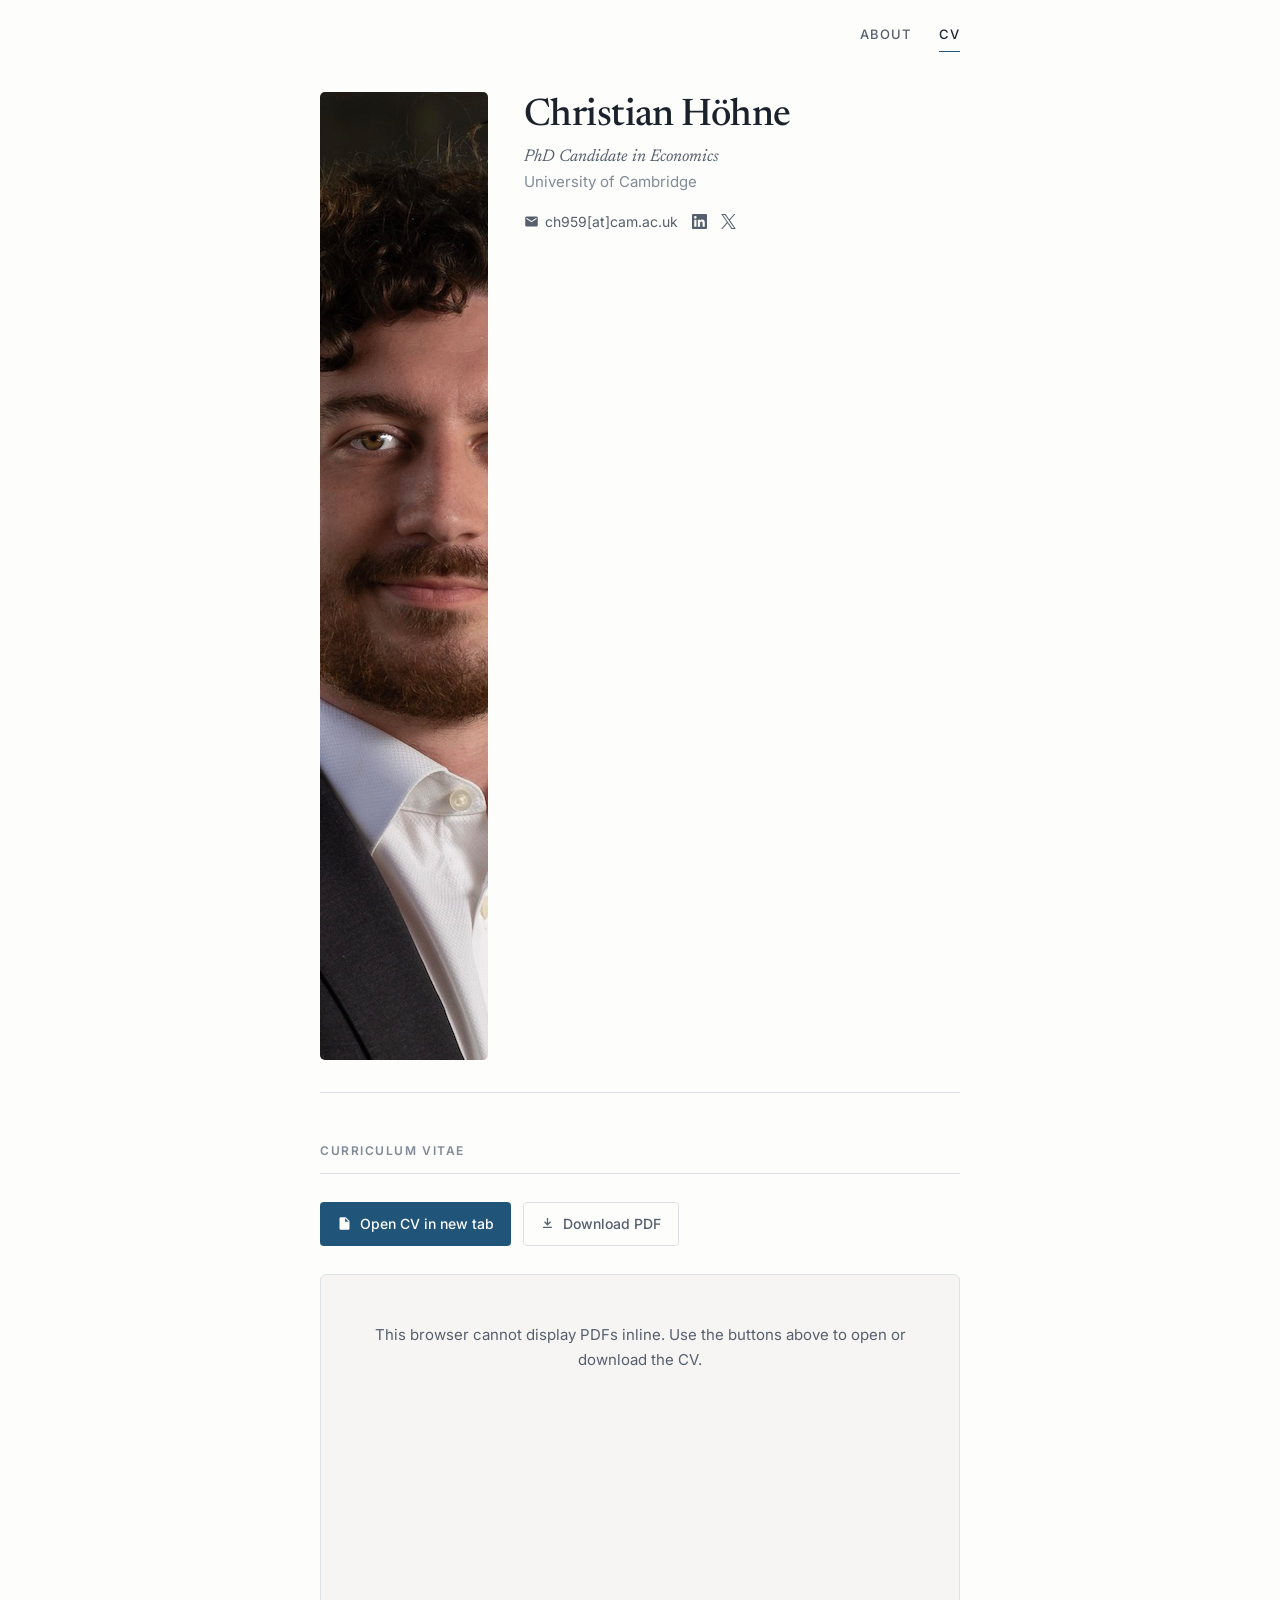
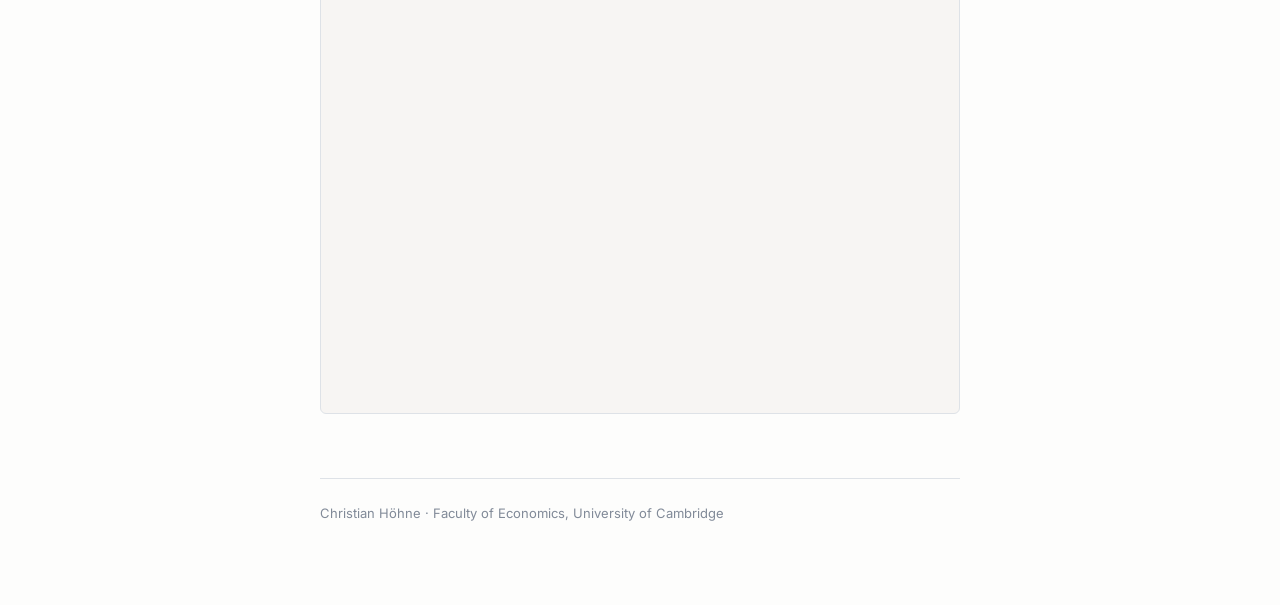
==== cv.html @ 7a85a62c "Redesign: light academic layout, new stylesheet Replace the vCard portfolio template with a styleshe" ====
<!DOCTYPE html>
<html lang="en">

<head>
    <meta charset="UTF-8">
    <meta name="viewport" content="width=device-width, initial-scale=1.0">

    <title>CV — Christian Höhne</title>
    <meta name="description" content="Curriculum vitae of Christian Höhne, PhD candidate in Economics at the University of Cambridge.">
    <meta name="author" content="Christian Höhne">
    <link rel="canonical" href="https://chrishoehne.github.io/cv.html">

    <meta property="og:type" content="profile">
    <meta property="og:site_name" content="Christian Höhne">
    <meta property="og:title" content="CV — Christian Höhne">
    <meta property="og:description" content="Curriculum vitae of Christian Höhne, PhD candidate in Economics at the University of Cambridge.">
    <meta property="og:url" content="https://chrishoehne.github.io/cv.html">
    <meta property="og:image" content="https://chrishoehne.github.io/assets/images/portrait.jpg">
    <meta name="twitter:card" content="summary">
    <meta name="twitter:creator" content="@HoehneChristian">

    <link rel="shortcut icon" href="./assets/images/initials.ico" type="image/x-icon">

    <link rel="preconnect" href="https://fonts.googleapis.com">
    <link rel="preconnect" href="https://fonts.gstatic.com" crossorigin>
    <link href="https://fonts.googleapis.com/css2?family=Newsreader:ital,opsz,wght@0,6..72,400;0,6..72,500;1,6..72,400&family=Inter:wght@400;500;600&display=swap" rel="stylesheet">

    <link rel="stylesheet" href="./assets/css/site.css">
</head>

<body>
    <a class="skip-link" href="#main">Skip to content</a>

    <div class="page">

        <nav class="topnav" aria-label="Primary">
            <a href="index.html">About</a>
            <a href="cv.html" aria-current="page">CV</a>
        </nav>

        <header class="masthead">
            <img class="portrait" src="./assets/images/portrait.jpg" alt="Christian Höhne" width="1000" height="968">

            <div class="identity">
                <h1>Christian Höhne</h1>
                <p class="role">PhD Candidate in Economics</p>
                <p class="affiliation">University of Cambridge</p>

                <div class="contact">
                    <a href="mailto:ch959@cam.ac.uk">
                        <svg viewBox="0 0 24 24" aria-hidden="true"><path d="M20 4H4a2 2 0 0 0-2 2v12a2 2 0 0 0 2 2h16a2 2 0 0 0 2-2V6a2 2 0 0 0-2-2zm0 4-8 5-8-5V6l8 5 8-5v2z"/></svg>
                        <span>ch959[at]cam.ac.uk</span>
                    </a>
                    <a class="icon-only" href="https://www.linkedin.com/in/christian-h%C3%B6hne-8a4b85130/" aria-label="LinkedIn" rel="me noopener" target="_blank">
                        <svg viewBox="0 0 24 24" aria-hidden="true"><path d="M20.45 20.45h-3.56v-5.57c0-1.33-.03-3.04-1.85-3.04-1.85 0-2.14 1.45-2.14 2.94v5.67H9.35V9h3.41v1.56h.05c.48-.9 1.63-1.85 3.36-1.85 3.6 0 4.27 2.37 4.27 5.45v6.29zM5.34 7.43a2.06 2.06 0 1 1 0-4.13 2.06 2.06 0 0 1 0 4.13zM7.12 20.45H3.55V9h3.57v11.45zM22.22 0H1.77C.79 0 0 .77 0 1.72v20.56C0 23.23.79 24 1.77 24h20.45c.98 0 1.78-.77 1.78-1.72V1.72C24 .77 23.2 0 22.22 0z"/></svg>
                    </a>
                    <a class="icon-only" href="https://x.com/HoehneChristian" aria-label="X" rel="me noopener" target="_blank">
                        <svg viewBox="0 0 1200 1227" aria-hidden="true"><path d="M714.163 519.284 1160.89 0h-105.86L667.137 450.887 357.328 0H0l468.492 681.821L0 1226.37h105.866l409.625-476.152 327.181 476.152H1200L714.137 519.284h.026ZM569.165 687.828l-47.468-67.894L144.011 79.694h162.604l304.797 435.991 47.468 67.894 396.2 566.721H892.476L569.165 687.854v-.026Z"/></svg>
                    </a>
                </div>
            </div>
        </header>

        <main id="main">

            <h2 class="section-label">Curriculum Vitae</h2>

            <div class="cv-actions">
                <a class="btn" href="./assets/cv/Christian_Hoehne_CV.pdf" target="_blank" rel="noopener">
                    <svg viewBox="0 0 24 24" aria-hidden="true"><path d="M14 2H6a2 2 0 0 0-2 2v16a2 2 0 0 0 2 2h12a2 2 0 0 0 2-2V8l-6-6zm-1 7V3.5L18.5 9H13z"/></svg>
                    <span>Open CV in new tab</span>
                </a>
                <a class="btn btn-secondary" href="./assets/cv/Christian_Hoehne_CV.pdf" download>
                    <svg viewBox="0 0 24 24" aria-hidden="true"><path d="M12 15.5 6.5 10 8 8.5l3 3V3h2v8.5l3-3L17.5 10 12 15.5zM5 19v-2h14v2H5z"/></svg>
                    <span>Download PDF</span>
                </a>
            </div>

            <!-- Inline viewer: desktop only. Hidden below 820px, where mobile
                 browsers render an empty box instead of the document. -->
            <div class="pdf-frame">
                <object data="./assets/cv/Christian_Hoehne_CV.pdf" type="application/pdf" aria-label="Curriculum vitae">
                    <div class="pdf-fallback">
                        <p>This browser cannot display PDFs inline. Use the buttons above to open or download the CV.</p>
                    </div>
                </object>
            </div>

            <!-- Shown instead of the viewer on phones and small tablets. -->
            <div class="pdf-note">
                <p>The CV is a PDF and opens best in your device's document viewer.</p>
                <a class="btn" href="./assets/cv/Christian_Hoehne_CV.pdf" target="_blank" rel="noopener">
                    <svg viewBox="0 0 24 24" aria-hidden="true"><path d="M14 2H6a2 2 0 0 0-2 2v16a2 2 0 0 0 2 2h12a2 2 0 0 0 2-2V8l-6-6zm-1 7V3.5L18.5 9H13z"/></svg>
                    <span>Open CV</span>
                </a>
            </div>

        </main>

        <footer class="site-footer">
            <p>Christian Höhne &middot; Faculty of Economics, University of Cambridge</p>
        </footer>

    </div>
</body>

</html>
---- assets/css/site.css ----
/*-----------------------------------*\
  Christian Höhne — personal site
  Light academic stylesheet
\*-----------------------------------*/

:root {
  /* surfaces */
  --paper:      hsl(40, 33%, 99%);
  --paper-sunk: hsl(40, 20%, 96%);
  --rule:       hsl(215, 16%, 89%);
  --rule-soft:  hsl(215, 16%, 93%);

  /* ink */
  --ink:        hsl(215, 22%, 14%);
  --ink-2:      hsl(215, 12%, 38%);
  --ink-3:      hsl(215, 10%, 55%);

  /* accent */
  --accent:     hsl(205, 58%, 30%);
  --accent-lit: hsl(205, 58%, 24%);
  --accent-wash:hsl(205, 58%, 30%, 0.07);

  /* type */
  --serif: 'Newsreader', Georgia, 'Times New Roman', serif;
  --sans:  'Inter', -apple-system, BlinkMacSystemFont, 'Segoe UI', sans-serif;

  /* metrics */
  --measure: 68ch;
  --gutter: clamp(1.25rem, 5vw, 3rem);
}

/*--- reset ---*/
*, *::before, *::after { box-sizing: border-box; margin: 0; padding: 0; }

html {
  font-family: var(--sans);
  -webkit-text-size-adjust: 100%;
  scroll-behavior: smooth;
}

body {
  background: var(--paper);
  color: var(--ink);
  font-size: 17px;
  line-height: 1.65;
  -webkit-font-smoothing: antialiased;
  text-rendering: optimizeLegibility;
}

img { max-width: 100%; display: block; }
ul, ol { list-style: none; }

a {
  color: var(--accent);
  text-decoration-thickness: 1px;
  text-underline-offset: 2px;
}
a:hover { color: var(--accent-lit); }

:focus-visible {
  outline: 2px solid var(--accent);
  outline-offset: 3px;
  border-radius: 2px;
}

::selection { background: var(--accent-wash); }

.skip-link {
  position: absolute;
  left: -9999px;
  top: 0;
  background: var(--ink);
  color: var(--paper);
  padding: 0.6rem 1rem;
  z-index: 10;
}
.skip-link:focus { left: 0; }

/*--- shell ---*/
.page {
  max-width: 46rem;
  margin-inline: auto;
  padding: 0 var(--gutter) 5rem;
}

/*--- top navigation ---*/
.topnav {
  display: flex;
  justify-content: flex-end;
  gap: 1.75rem;
  padding: 1.5rem 0 0;
}

.topnav a {
  font-family: var(--sans);
  font-size: 0.8125rem;
  font-weight: 500;
  letter-spacing: 0.08em;
  text-transform: uppercase;
  color: var(--ink-2);
  text-decoration: none;
  padding-bottom: 0.35rem;
  border-bottom: 1.5px solid transparent;
  transition: color 0.15s ease, border-color 0.15s ease;
}

.topnav a:hover { color: var(--ink); }

.topnav a[aria-current="page"] {
  color: var(--ink);
  border-bottom-color: var(--accent);
}

/*--- masthead ---*/
.masthead {
  display: flex;
  align-items: flex-start;
  gap: clamp(1.25rem, 4vw, 2.25rem);
  padding: 2.5rem 0 2rem;
  border-bottom: 1px solid var(--rule);
}

.portrait {
  width: clamp(116px, 22vw, 168px);
  aspect-ratio: 1 / 1;
  object-fit: cover;
  object-position: 50% 22%;
  border-radius: 5px;
  flex-shrink: 0;
  background: var(--paper-sunk);
}

.identity { padding-top: 0.25rem; }

.identity h1 {
  font-family: var(--serif);
  font-size: clamp(1.75rem, 5vw, 2.375rem);
  font-weight: 500;
  letter-spacing: -0.015em;
  line-height: 1.1;
  margin-bottom: 0.5rem;
}

.identity .role {
  font-family: var(--serif);
  font-size: 1.0625rem;
  font-style: italic;
  color: var(--ink-2);
  line-height: 1.4;
}

.identity .affiliation {
  font-size: 0.9375rem;
  color: var(--ink-3);
  margin-bottom: 1rem;
}

/*--- contact row ---*/
.contact {
  display: flex;
  flex-wrap: wrap;
  align-items: center;
  gap: 0.875rem;
}

.contact a {
  display: inline-flex;
  align-items: center;
  gap: 0.4rem;
  font-size: 0.875rem;
  color: var(--ink-2);
  text-decoration: none;
  transition: color 0.15s ease;
}

.contact a:hover { color: var(--accent); }

.contact svg {
  width: 15px;
  height: 15px;
  fill: currentColor;
  flex-shrink: 0;
}

.contact .icon-only { gap: 0; }

/*--- prose ---*/
.bio {
  padding: 2.25rem 0 0.5rem;
  max-width: var(--measure);
}

.bio p {
  font-family: var(--serif);
  font-size: 1.0625rem;
  line-height: 1.7;
  color: var(--ink);
  margin-bottom: 1.15rem;
}

.bio p:last-child { margin-bottom: 0; }

/*--- section labels ---*/
.section-label {
  font-family: var(--sans);
  font-size: 0.75rem;
  font-weight: 600;
  letter-spacing: 0.13em;
  text-transform: uppercase;
  color: var(--ink-3);
  padding-bottom: 0.75rem;
  margin-top: 3rem;
  border-bottom: 1px solid var(--rule);
}

/*--- papers ---*/
.paper-list { margin-top: 0.5rem; }

.paper {
  padding: 1.5rem 0;
  border-bottom: 1px solid var(--rule-soft);
}

.paper:last-child { border-bottom: none; }

.paper-title {
  font-family: var(--serif);
  font-size: 1.1875rem;
  font-weight: 500;
  line-height: 1.35;
  letter-spacing: -0.005em;
  margin-bottom: 0.3rem;
  max-width: var(--measure);
}

.paper-authors {
  font-size: 0.875rem;
  color: var(--ink-3);
}

/*--- abstract disclosure ---*/
.abstract-toggle {
  display: inline-flex;
  align-items: center;
  gap: 0.35rem;
  margin-top: 0.7rem;
  padding: 0.25rem 0.6rem 0.25rem 0.45rem;
  font-family: var(--sans);
  font-size: 0.75rem;
  font-weight: 500;
  letter-spacing: 0.05em;
  text-transform: uppercase;
  color: var(--accent);
  background: var(--accent-wash);
  border: none;
  border-radius: 3px;
  cursor: pointer;
  transition: background 0.15s ease;
}

.abstract-toggle:hover { background: hsl(205, 58%, 30%, 0.13); }

.abstract-toggle svg {
  width: 11px;
  height: 11px;
  fill: currentColor;
  transition: transform 0.2s ease;
}

.abstract-toggle[aria-expanded="true"] svg { transform: rotate(90deg); }

.abstract {
  max-width: var(--measure);
  margin-top: 0.9rem;
  padding-left: 1rem;
  border-left: 2px solid var(--rule);
  animation: unfold 0.25s ease-out;
}

.abstract p {
  font-family: var(--serif);
  font-size: 0.9688rem;
  line-height: 1.7;
  color: var(--ink-2);
}

@keyframes unfold {
  from { opacity: 0; transform: translateY(-4px); }
  to   { opacity: 1; transform: translateY(0); }
}

/*--- CV page ---*/
.cv-actions {
  display: flex;
  flex-wrap: wrap;
  gap: 0.75rem;
  margin-top: 1.75rem;
}

.btn {
  display: inline-flex;
  align-items: center;
  gap: 0.5rem;
  padding: 0.6rem 1.05rem;
  font-size: 0.875rem;
  font-weight: 500;
  color: var(--paper);
  background: var(--accent);
  border-radius: 4px;
  text-decoration: none;
  transition: background 0.15s ease;
}

.btn:hover { background: var(--accent-lit); color: var(--paper); }

.btn svg { width: 15px; height: 15px; fill: currentColor; }

.btn-secondary {
  color: var(--ink-2);
  background: transparent;
  border: 1px solid var(--rule);
}

.btn-secondary:hover {
  color: var(--ink);
  background: var(--paper-sunk);
}

/* desktop inline viewer */
.pdf-frame {
  margin-top: 1.75rem;
  border: 1px solid var(--rule);
  border-radius: 6px;
  overflow: hidden;
  background: var(--paper-sunk);
}

.pdf-frame object,
.pdf-frame iframe {
  display: block;
  width: 100%;
  height: 82vh;
  min-height: 620px;
  border: none;
}

.pdf-frame .pdf-fallback {
  padding: 3rem 1.5rem;
  text-align: center;
  color: var(--ink-2);
  font-size: 0.9375rem;
}

/* small-screen replacement: shown only where inline PDF cannot render */
.pdf-note {
  display: none;
  margin-top: 1.75rem;
  padding: 1.5rem;
  border: 1px solid var(--rule);
  border-radius: 6px;
  background: var(--paper-sunk);
  font-size: 0.9375rem;
  color: var(--ink-2);
}

.pdf-note p { margin-bottom: 1rem; }

@media (max-width: 820px) {
  .pdf-frame { display: none; }
  .pdf-note  { display: block; }
}

/*--- footer ---*/
.site-footer {
  margin-top: 4rem;
  padding-top: 1.5rem;
  border-top: 1px solid var(--rule);
  font-size: 0.8125rem;
  color: var(--ink-3);
}

/*--- narrow screens ---*/
@media (max-width: 560px) {
  body { font-size: 16px; }

  .masthead {
    flex-direction: column;
    align-items: flex-start;
    gap: 1.25rem;
    padding-top: 1.75rem;
  }

  .portrait { width: 132px; }
  .identity { padding-top: 0; }
  .topnav { gap: 1.25rem; }
}

@media (prefers-reduced-motion: reduce) {
  *, *::before, *::after {
    animation-duration: 0.01ms !important;
    transition-duration: 0.01ms !important;
    scroll-behavior: auto !important;
  }
}
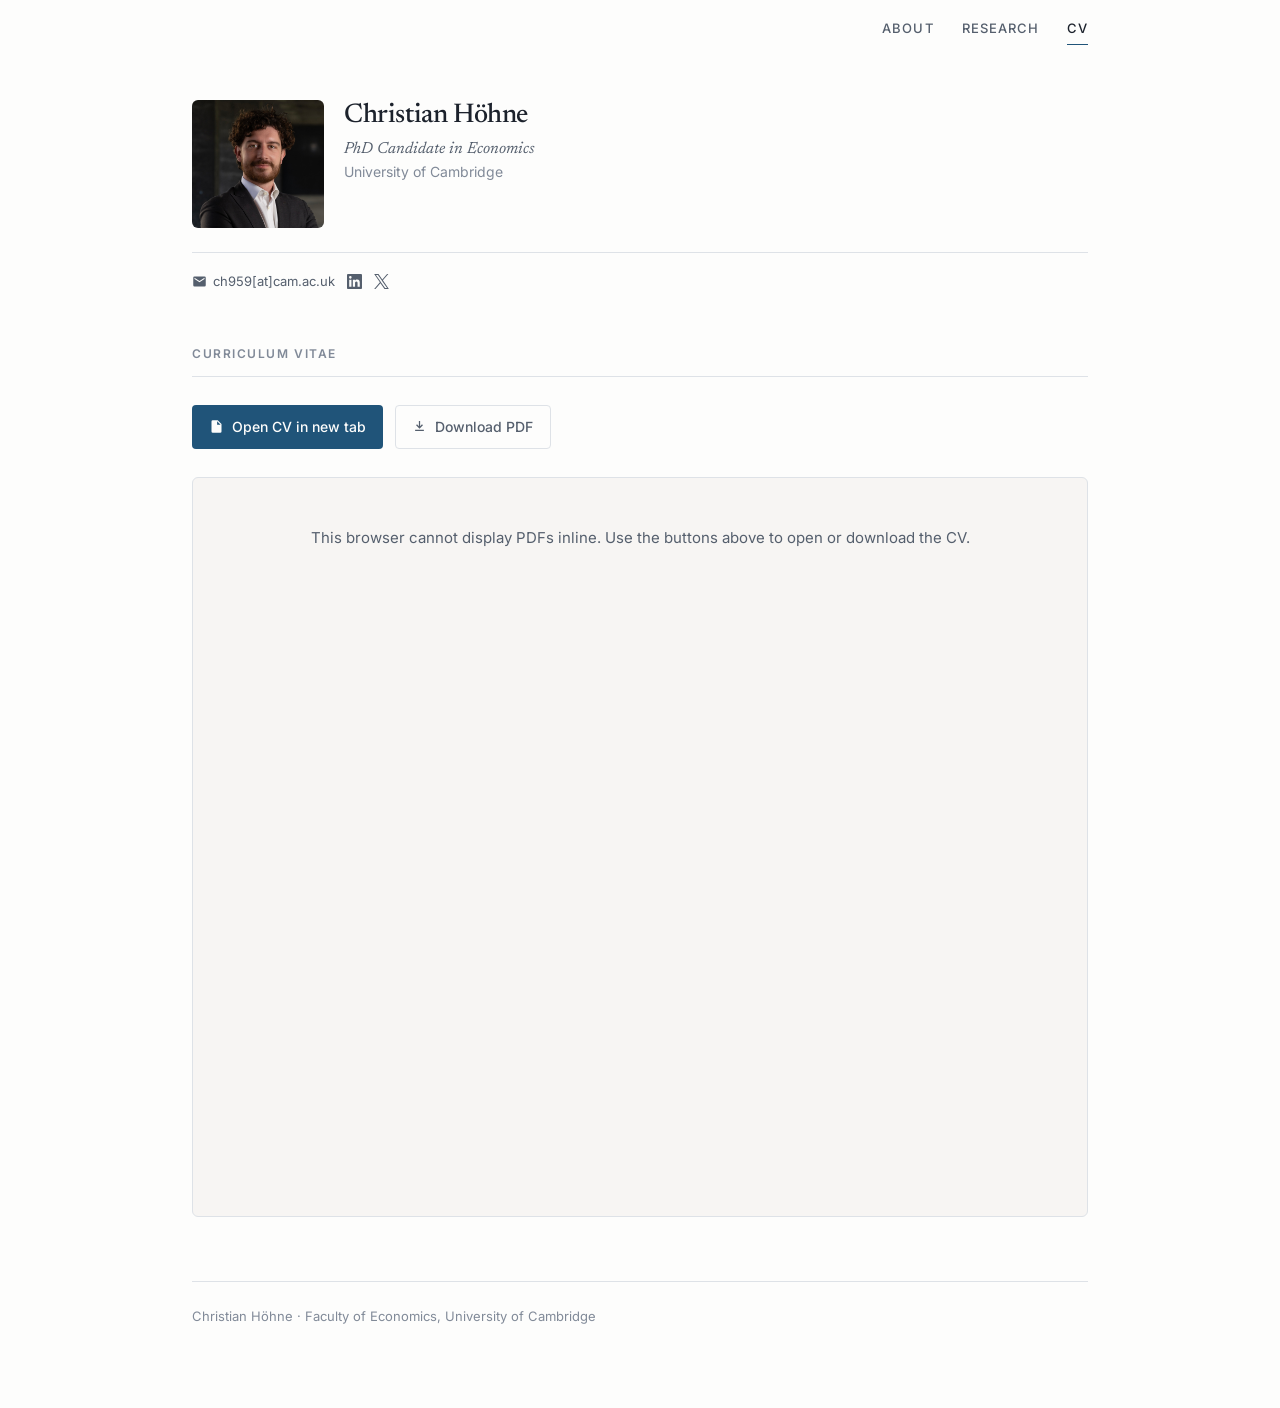
==== commit a5e378da: "Sticky two-column layout, pinned nav, Research anchor Restructure the About page around a sticky pro" ====
--- a/cv.html
+++ b/cv.html
@@ -35,31 +35,34 @@
 
         <nav class="topnav" aria-label="Primary">
             <a href="index.html">About</a>
+            <a href="index.html#research">Research</a>
             <a href="cv.html" aria-current="page">CV</a>
         </nav>
 
-        <header class="masthead">
+        <div class="layout is-single">
+
+        <aside class="profile">
             <img class="portrait" src="./assets/images/portrait.jpg" alt="Christian Höhne" width="1000" height="968">
 
-            <div class="identity">
+            <div class="identity-block">
                 <h1>Christian Höhne</h1>
                 <p class="role">PhD Candidate in Economics</p>
                 <p class="affiliation">University of Cambridge</p>
+            </div>
 
-                <div class="contact">
-                    <a href="mailto:ch959@cam.ac.uk">
-                        <svg viewBox="0 0 24 24" aria-hidden="true"><path d="M20 4H4a2 2 0 0 0-2 2v12a2 2 0 0 0 2 2h16a2 2 0 0 0 2-2V6a2 2 0 0 0-2-2zm0 4-8 5-8-5V6l8 5 8-5v2z"/></svg>
-                        <span>ch959[at]cam.ac.uk</span>
-                    </a>
-                    <a class="icon-only" href="https://www.linkedin.com/in/christian-h%C3%B6hne-8a4b85130/" aria-label="LinkedIn" rel="me noopener" target="_blank">
-                        <svg viewBox="0 0 24 24" aria-hidden="true"><path d="M20.45 20.45h-3.56v-5.57c0-1.33-.03-3.04-1.85-3.04-1.85 0-2.14 1.45-2.14 2.94v5.67H9.35V9h3.41v1.56h.05c.48-.9 1.63-1.85 3.36-1.85 3.6 0 4.27 2.37 4.27 5.45v6.29zM5.34 7.43a2.06 2.06 0 1 1 0-4.13 2.06 2.06 0 0 1 0 4.13zM7.12 20.45H3.55V9h3.57v11.45zM22.22 0H1.77C.79 0 0 .77 0 1.72v20.56C0 23.23.79 24 1.77 24h20.45c.98 0 1.78-.77 1.78-1.72V1.72C24 .77 23.2 0 22.22 0z"/></svg>
-                    </a>
-                    <a class="icon-only" href="https://x.com/HoehneChristian" aria-label="X" rel="me noopener" target="_blank">
-                        <svg viewBox="0 0 1200 1227" aria-hidden="true"><path d="M714.163 519.284 1160.89 0h-105.86L667.137 450.887 357.328 0H0l468.492 681.821L0 1226.37h105.866l409.625-476.152 327.181 476.152H1200L714.137 519.284h.026ZM569.165 687.828l-47.468-67.894L144.011 79.694h162.604l304.797 435.991 47.468 67.894 396.2 566.721H892.476L569.165 687.854v-.026Z"/></svg>
-                    </a>
-                </div>
+            <div class="contact">
+                <a href="mailto:ch959@cam.ac.uk">
+                    <svg viewBox="0 0 24 24" aria-hidden="true"><path d="M20 4H4a2 2 0 0 0-2 2v12a2 2 0 0 0 2 2h16a2 2 0 0 0 2-2V6a2 2 0 0 0-2-2zm0 4-8 5-8-5V6l8 5 8-5v2z"/></svg>
+                    <span>ch959[at]cam.ac.uk</span>
+                </a>
+                <a class="icon-only" href="https://www.linkedin.com/in/christian-h%C3%B6hne-8a4b85130/" aria-label="LinkedIn" rel="me noopener" target="_blank">
+                    <svg viewBox="0 0 24 24" aria-hidden="true"><path d="M20.45 20.45h-3.56v-5.57c0-1.33-.03-3.04-1.85-3.04-1.85 0-2.14 1.45-2.14 2.94v5.67H9.35V9h3.41v1.56h.05c.48-.9 1.63-1.85 3.36-1.85 3.6 0 4.27 2.37 4.27 5.45v6.29zM5.34 7.43a2.06 2.06 0 1 1 0-4.13 2.06 2.06 0 0 1 0 4.13zM7.12 20.45H3.55V9h3.57v11.45zM22.22 0H1.77C.79 0 0 .77 0 1.72v20.56C0 23.23.79 24 1.77 24h20.45c.98 0 1.78-.77 1.78-1.72V1.72C24 .77 23.2 0 22.22 0z"/></svg>
+                </a>
+                <a class="icon-only" href="https://x.com/HoehneChristian" aria-label="X" rel="me noopener" target="_blank">
+                    <svg viewBox="0 0 1200 1227" aria-hidden="true"><path d="M714.163 519.284 1160.89 0h-105.86L667.137 450.887 357.328 0H0l468.492 681.821L0 1226.37h105.866l409.625-476.152 327.181 476.152H1200L714.137 519.284h.026ZM569.165 687.828l-47.468-67.894L144.011 79.694h162.604l304.797 435.991 47.468 67.894 396.2 566.721H892.476L569.165 687.854v-.026Z"/></svg>
+                </a>
             </div>
-        </header>
+        </aside>
 
         <main id="main">
 
@@ -97,11 +100,15 @@
 
         </main>
 
+        </div>
+
         <footer class="site-footer">
             <p>Christian Höhne &middot; Faculty of Economics, University of Cambridge</p>
         </footer>
 
     </div>
+
+    <script src="./assets/js/site.js"></script>
 </body>
 
 </html>
--- a/assets/css/site.css
+++ b/assets/css/site.css
@@ -78,18 +78,28 @@
 
 /*--- shell ---*/
 .page {
-  max-width: 46rem;
+  max-width: 62rem;
   margin-inline: auto;
   padding: 0 var(--gutter) 5rem;
 }
 
-/*--- top navigation ---*/
+/*--- top navigation: pinned, so it is reachable at any scroll depth ---*/
 .topnav {
+  position: sticky;
+  top: 0;
+  z-index: 10;
   display: flex;
   justify-content: flex-end;
   gap: 1.75rem;
-  padding: 1.5rem 0 0;
-}
+  padding: 1.1rem 0 0.9rem;
+  background: hsl(40, 33%, 99%, 0.94);
+  backdrop-filter: saturate(180%) blur(10px);
+  -webkit-backdrop-filter: saturate(180%) blur(10px);
+  border-bottom: 1px solid transparent;
+  transition: border-color 0.2s ease;
+}
+
+.topnav.is-stuck { border-bottom-color: var(--rule); }
 
 .topnav a {
   font-family: var(--sans);
@@ -99,60 +109,65 @@
   text-transform: uppercase;
   color: var(--ink-2);
   text-decoration: none;
-  padding-bottom: 0.35rem;
+  padding-bottom: 0.3rem;
   border-bottom: 1.5px solid transparent;
   transition: color 0.15s ease, border-color 0.15s ease;
 }
 
 .topnav a:hover { color: var(--ink); }
 
-.topnav a[aria-current="page"] {
+.topnav a[aria-current="page"],
+.topnav a.is-active {
   color: var(--ink);
   border-bottom-color: var(--accent);
 }
 
-/*--- masthead ---*/
-.masthead {
-  display: flex;
-  align-items: flex-start;
-  gap: clamp(1.25rem, 4vw, 2.25rem);
-  padding: 2.5rem 0 2rem;
-  border-bottom: 1px solid var(--rule);
+/*--- two-column layout ---*/
+.layout {
+  display: grid;
+  grid-template-columns: 15rem 1fr;
+  gap: clamp(2rem, 5vw, 3.5rem);
+  align-items: start;
+  padding-top: 2.5rem;
+}
+
+/*--- profile column: portrait, then identity beneath it ---*/
+.profile {
+  position: sticky;
+  top: 5rem;
 }
 
 .portrait {
-  width: clamp(116px, 22vw, 168px);
-  aspect-ratio: 1 / 1;
-  object-fit: cover;
-  object-position: 50% 22%;
-  border-radius: 5px;
-  flex-shrink: 0;
+  width: 100%;
+  height: auto;          /* required: the width/height attributes would
+                            otherwise pin the box and defeat aspect-ratio */
+  display: block;
+  border-radius: 6px;
+  margin-bottom: 1.1rem;
   background: var(--paper-sunk);
 }
 
-.identity { padding-top: 0.25rem; }
-
-.identity h1 {
+.profile h1 {
   font-family: var(--serif);
-  font-size: clamp(1.75rem, 5vw, 2.375rem);
+  font-size: 1.6875rem;
   font-weight: 500;
   letter-spacing: -0.015em;
-  line-height: 1.1;
-  margin-bottom: 0.5rem;
-}
-
-.identity .role {
+  line-height: 1.15;
+  margin-bottom: 0.4rem;
+}
+
+.profile .role {
   font-family: var(--serif);
-  font-size: 1.0625rem;
+  font-size: 1rem;
   font-style: italic;
   color: var(--ink-2);
   line-height: 1.4;
 }
 
-.identity .affiliation {
-  font-size: 0.9375rem;
+.profile .affiliation {
+  font-size: 0.875rem;
   color: var(--ink-3);
-  margin-bottom: 1rem;
+  margin-bottom: 1.1rem;
 }
 
 /*--- contact row ---*/
@@ -160,14 +175,16 @@
   display: flex;
   flex-wrap: wrap;
   align-items: center;
-  gap: 0.875rem;
+  gap: 0.75rem;
+  padding-top: 1.1rem;
+  border-top: 1px solid var(--rule);
 }
 
 .contact a {
   display: inline-flex;
   align-items: center;
   gap: 0.4rem;
-  font-size: 0.875rem;
+  font-size: 0.8125rem;
   color: var(--ink-2);
   text-decoration: none;
   transition: color 0.15s ease;
@@ -186,7 +203,7 @@
 
 /*--- prose ---*/
 .bio {
-  padding: 2.25rem 0 0.5rem;
+  padding: 0 0 0.5rem;
   max-width: var(--measure);
 }
 
@@ -209,9 +226,12 @@
   text-transform: uppercase;
   color: var(--ink-3);
   padding-bottom: 0.75rem;
-  margin-top: 3rem;
+  margin-top: 2.75rem;
   border-bottom: 1px solid var(--rule);
-}
+  scroll-margin-top: 5.5rem;   /* clear the pinned nav when jumped to */
+}
+
+#research { scroll-margin-top: 5.5rem; }
 
 /*--- papers ---*/
 .paper-list { margin-top: 0.5rem; }
@@ -380,18 +400,42 @@
 }
 
 /*--- narrow screens ---*/
+
+/* Below the two-column threshold the profile stops being a column and
+   becomes a compact header, so the reader is not scrolling past a
+   full-width portrait to reach the text. */
+@media (max-width: 760px) {
+  .layout {
+    grid-template-columns: 1fr;
+    gap: 2rem;
+    padding-top: 1.75rem;
+  }
+
+  .profile {
+    position: static;
+    display: grid;
+    grid-template-columns: 132px 1fr;
+    gap: 1.25rem;
+    align-items: start;
+  }
+
+  .portrait { margin-bottom: 0; }
+
+  .contact {
+    grid-column: 1 / -1;
+    padding-top: 1.1rem;
+  }
+}
+
 @media (max-width: 560px) {
   body { font-size: 16px; }
 
-  .masthead {
-    flex-direction: column;
-    align-items: flex-start;
-    gap: 1.25rem;
-    padding-top: 1.75rem;
+  .profile {
+    grid-template-columns: 110px 1fr;
+    gap: 1rem;
   }
 
-  .portrait { width: 132px; }
-  .identity { padding-top: 0; }
+  .profile h1 { font-size: 1.5rem; }
   .topnav { gap: 1.25rem; }
 }
 
@@ -402,3 +446,35 @@
     scroll-behavior: auto !important;
   }
 }
+
+/* While the Research section is on screen its nav item takes the underline. */
+.topnav a[aria-current="page"].is-muted {
+  color: var(--ink-2);
+  border-bottom-color: transparent;
+}
+
+/**
+ * Single-column variant. The CV page uses it so an A4 document gets the full
+ * measure instead of a 43rem column; the profile becomes a compact header.
+ */
+.layout.is-single { grid-template-columns: 1fr; }
+
+.layout.is-single .profile {
+  position: static;
+  display: grid;
+  grid-template-columns: 132px 1fr;
+  gap: 1.25rem;
+  align-items: start;
+  padding-bottom: 1.75rem;
+}
+
+.layout.is-single .portrait { margin-bottom: 0; }
+
+.layout.is-single .contact {
+  grid-column: 1 / -1;
+  margin-top: 0.25rem;
+}
+
+/* The CV page leads with a section label; it needs no leading air. */
+.layout.is-single { gap: 1.5rem; }
+main > .section-label:first-child { margin-top: 0; }
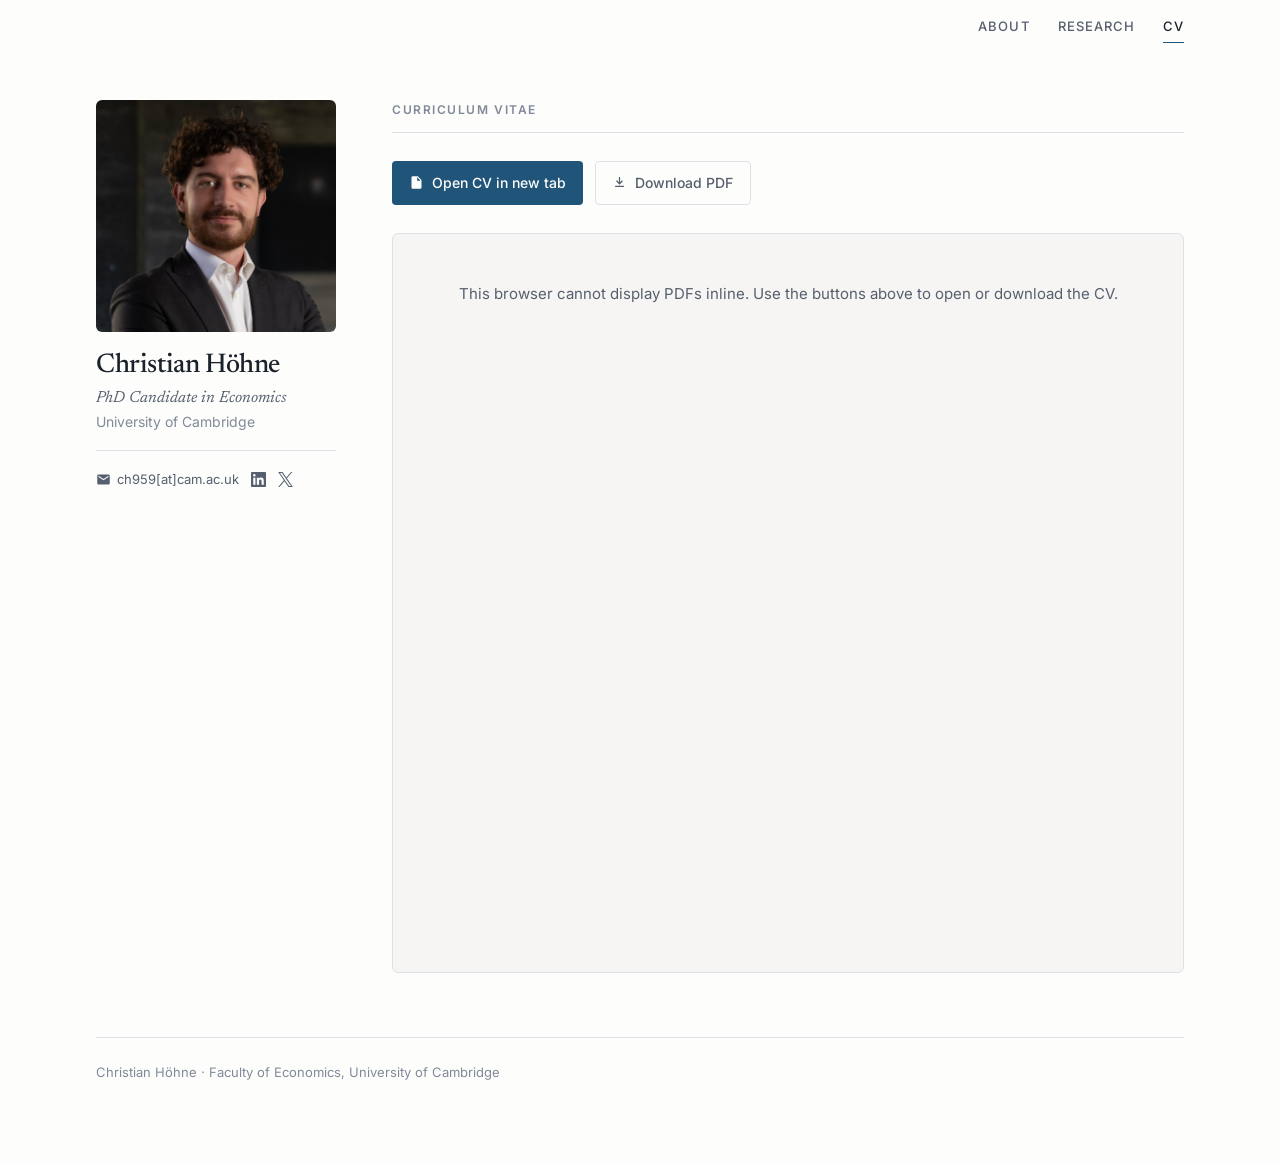
==== commit af74bbf9: "Motionless profile column, aligned rules, two-column CV - Give the nav a fixed height so the profile" ====
--- a/cv.html
+++ b/cv.html
@@ -31,7 +31,7 @@
 <body>
     <a class="skip-link" href="#main">Skip to content</a>
 
-    <div class="page">
+    <div class="page page--wide">
 
         <nav class="topnav" aria-label="Primary">
             <a href="index.html">About</a>
@@ -39,7 +39,7 @@
             <a href="cv.html" aria-current="page">CV</a>
         </nav>
 
-        <div class="layout is-single">
+        <div class="layout">
 
         <aside class="profile">
             <img class="portrait" src="./assets/images/portrait.jpg" alt="Christian Höhne" width="1000" height="968">
--- a/assets/css/site.css
+++ b/assets/css/site.css
@@ -27,6 +27,8 @@
   /* metrics */
   --measure: 68ch;
   --gutter: clamp(1.25rem, 5vw, 3rem);
+  --nav-h: 3.75rem;
+  --layout-pad: 2.5rem;
 }
 
 /*--- reset ---*/
@@ -90,8 +92,9 @@
   z-index: 10;
   display: flex;
   justify-content: flex-end;
+  align-items: center;
   gap: 1.75rem;
-  padding: 1.1rem 0 0.9rem;
+  height: var(--nav-h);
   background: hsl(40, 33%, 99%, 0.94);
   backdrop-filter: saturate(180%) blur(10px);
   -webkit-backdrop-filter: saturate(180%) blur(10px);
@@ -128,13 +131,20 @@
   grid-template-columns: 15rem 1fr;
   gap: clamp(2rem, 5vw, 3.5rem);
   align-items: start;
-  padding-top: 2.5rem;
+  padding-top: var(--layout-pad);
 }
 
 /*--- profile column: portrait, then identity beneath it ---*/
 .profile {
   position: sticky;
-  top: 5rem;
+  top: calc(var(--nav-h) + var(--layout-pad));
+
+  /* Flex column, not block: it stops the affiliation's bottom margin from
+     collapsing into the contact row's top margin, which would silently
+     swallow any alignment offset smaller than that margin. */
+  display: flex;
+  flex-direction: column;
+  align-items: stretch;
 }
 
 .portrait {
@@ -228,10 +238,10 @@
   padding-bottom: 0.75rem;
   margin-top: 2.75rem;
   border-bottom: 1px solid var(--rule);
-  scroll-margin-top: 5.5rem;   /* clear the pinned nav when jumped to */
-}
-
-#research { scroll-margin-top: 5.5rem; }
+  scroll-margin-top: calc(var(--nav-h) + 1rem);   /* clear the pinned nav */
+}
+
+#research { scroll-margin-top: calc(var(--nav-h) + 1rem); }
 
 /*--- papers ---*/
 .paper-list { margin-top: 0.5rem; }
@@ -454,27 +464,10 @@
 }
 
 /**
- * Single-column variant. The CV page uses it so an A4 document gets the full
- * measure instead of a 43rem column; the profile becomes a compact header.
+ * The CV page carries a wider page box: it keeps the same two-column split as
+ * About, but an A4 document needs more measure than prose does.
  */
-.layout.is-single { grid-template-columns: 1fr; }
-
-.layout.is-single .profile {
-  position: static;
-  display: grid;
-  grid-template-columns: 132px 1fr;
-  gap: 1.25rem;
-  align-items: start;
-  padding-bottom: 1.75rem;
-}
-
-.layout.is-single .portrait { margin-bottom: 0; }
-
-.layout.is-single .contact {
-  grid-column: 1 / -1;
-  margin-top: 0.25rem;
-}
+.page.page--wide { max-width: 74rem; }
 
 /* The CV page leads with a section label; it needs no leading air. */
-.layout.is-single { gap: 1.5rem; }
 main > .section-label:first-child { margin-top: 0; }
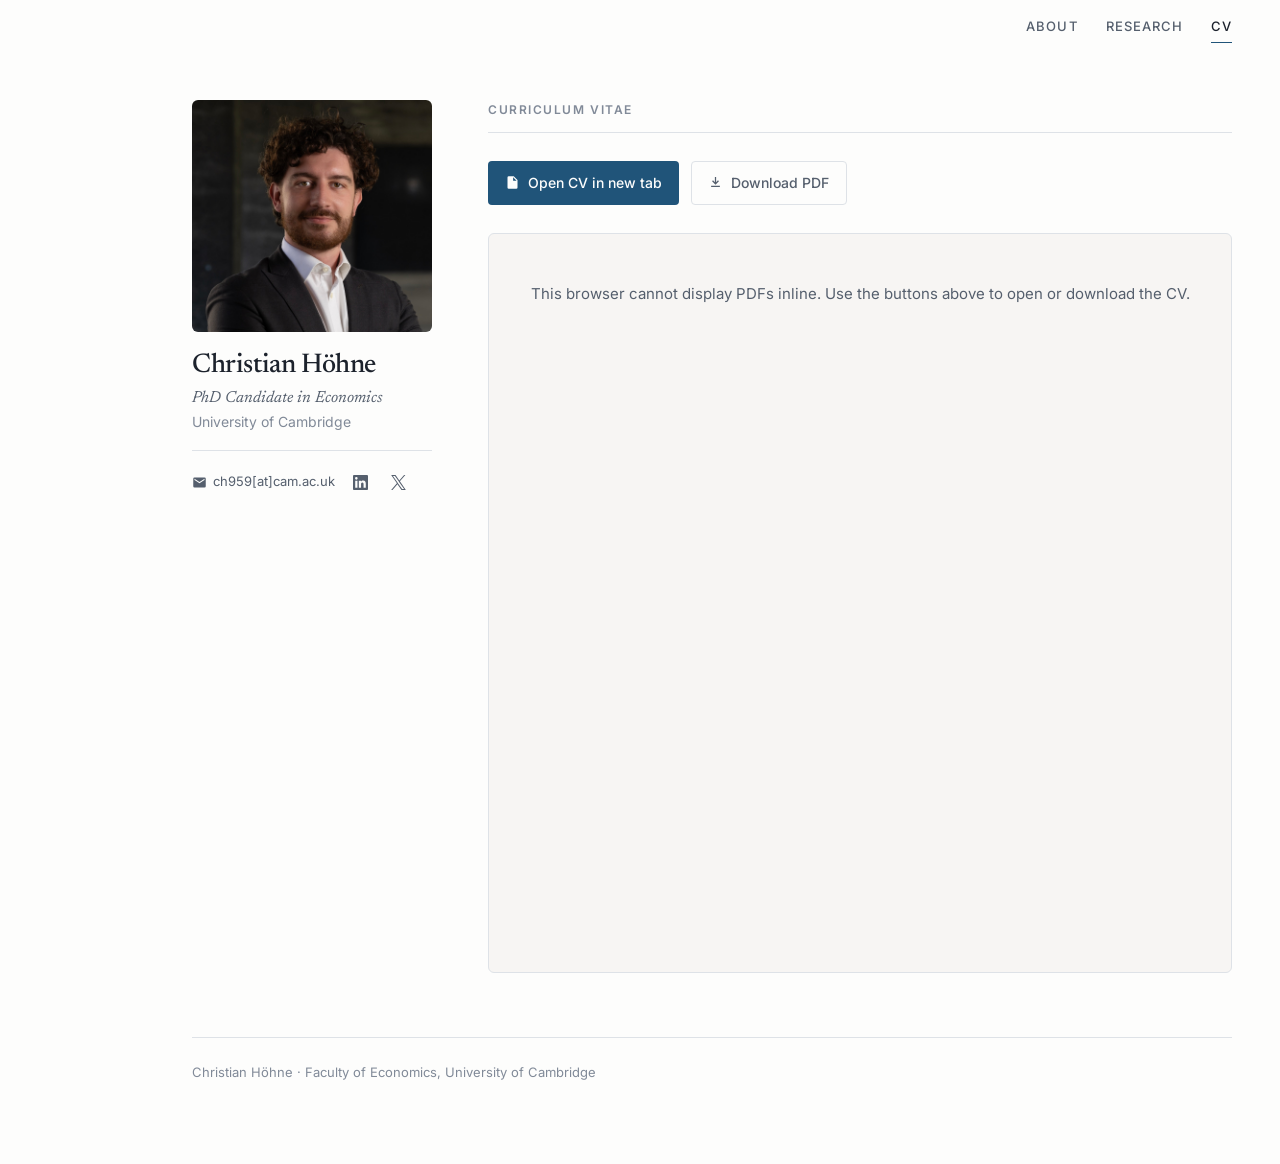
==== commit 9edadcda: "Mobile polish, touch targets, co-author update, README - Enlarge touch targets: the icon-only contac" ====
--- a/cv.html
+++ b/cv.html
@@ -91,11 +91,7 @@
 
             <!-- Shown instead of the viewer on phones and small tablets. -->
             <div class="pdf-note">
-                <p>The CV is a PDF and opens best in your device's document viewer.</p>
-                <a class="btn" href="./assets/cv/Christian_Hoehne_CV.pdf" target="_blank" rel="noopener">
-                    <svg viewBox="0 0 24 24" aria-hidden="true"><path d="M14 2H6a2 2 0 0 0-2 2v16a2 2 0 0 0 2 2h12a2 2 0 0 0 2-2V8l-6-6zm-1 7V3.5L18.5 9H13z"/></svg>
-                    <span>Open CV</span>
-                </a>
+                <p>The CV is a PDF. Use the buttons above to open it in your device's document viewer or save a copy.</p>
             </div>
 
         </main>
--- a/assets/css/site.css
+++ b/assets/css/site.css
@@ -209,7 +209,16 @@
   flex-shrink: 0;
 }
 
-.contact .icon-only { gap: 0; }
+/* WCAG 2.5.8 asks for a 24x24 minimum target regardless of input device;
+   the icons themselves stay 15px. Phones widen this further, below. */
+.contact .icon-only {
+  gap: 0;
+  min-width: 26px;
+  min-height: 26px;
+  justify-content: center;
+}
+
+.contact a { min-height: 26px; }
 
 /*--- prose ---*/
 .bio {
@@ -274,7 +283,7 @@
   align-items: center;
   gap: 0.35rem;
   margin-top: 0.7rem;
-  padding: 0.25rem 0.6rem 0.25rem 0.45rem;
+  padding: 0.35rem 0.6rem 0.35rem 0.45rem;
   font-family: var(--sans);
   font-size: 0.75rem;
   font-weight: 500;
@@ -465,9 +474,69 @@
 
 /**
  * The CV page carries a wider page box: it keeps the same two-column split as
- * About, but an A4 document needs more measure than prose does.
+ * About, but an A4 document needs more room than prose does.
+ *
+ * The extra width is spent entirely on the right. Pinning the left margin to
+ * where the narrower About box starts — rather than letting the wider box
+ * re-centre — keeps the portrait in an identical position on both pages at
+ * every viewport width, while margin-right:0 lets the document column claim
+ * whatever is left over.
  */
-.page.page--wide { max-width: 74rem; }
+.page.page--wide {
+  max-width: 74rem;
+  margin-left: max(0px, calc(50% - 31rem));
+  margin-right: 0;
+}
 
 /* The CV page leads with a section label; it needs no leading air. */
 main > .section-label:first-child { margin-top: 0; }
+
+/*-----------------------------------*\
+  #TOUCH TARGETS
+\*-----------------------------------*/
+
+/**
+ * On phones the icon-only contact links were 15x15 CSS px and the abstract
+ * toggle 23px tall. WCAG 2.5.8 asks for 24x24 as a floor; platform guidance
+ * is 44x44. The icons are given real boxes (spacing is widened so the
+ * enlarged targets cannot overlap each other), while the nav links keep
+ * their compact look and gain an invisible centred hit area instead.
+ */
+@media (max-width: 760px) {
+  .contact {
+    gap: 0.5rem;
+    align-items: center;
+  }
+
+  .contact a:not(.icon-only) { min-height: 44px; }
+
+  .contact .icon-only {
+    width: 44px;
+    height: 44px;
+    justify-content: center;
+  }
+
+  .contact svg {
+    width: 18px;
+    height: 18px;
+  }
+
+  .abstract-toggle {
+    min-height: 40px;
+    padding: 0.5rem 0.9rem 0.5rem 0.75rem;
+  }
+
+  .topnav a { position: relative; }
+
+  .topnav a::after {
+    content: "";
+    position: absolute;
+    top: 50%;
+    left: 50%;
+    transform: translate(-50%, -50%);
+    width: max(100%, 44px);
+    height: 44px;
+  }
+}
+
+.pdf-note p:last-child { margin-bottom: 0; }
